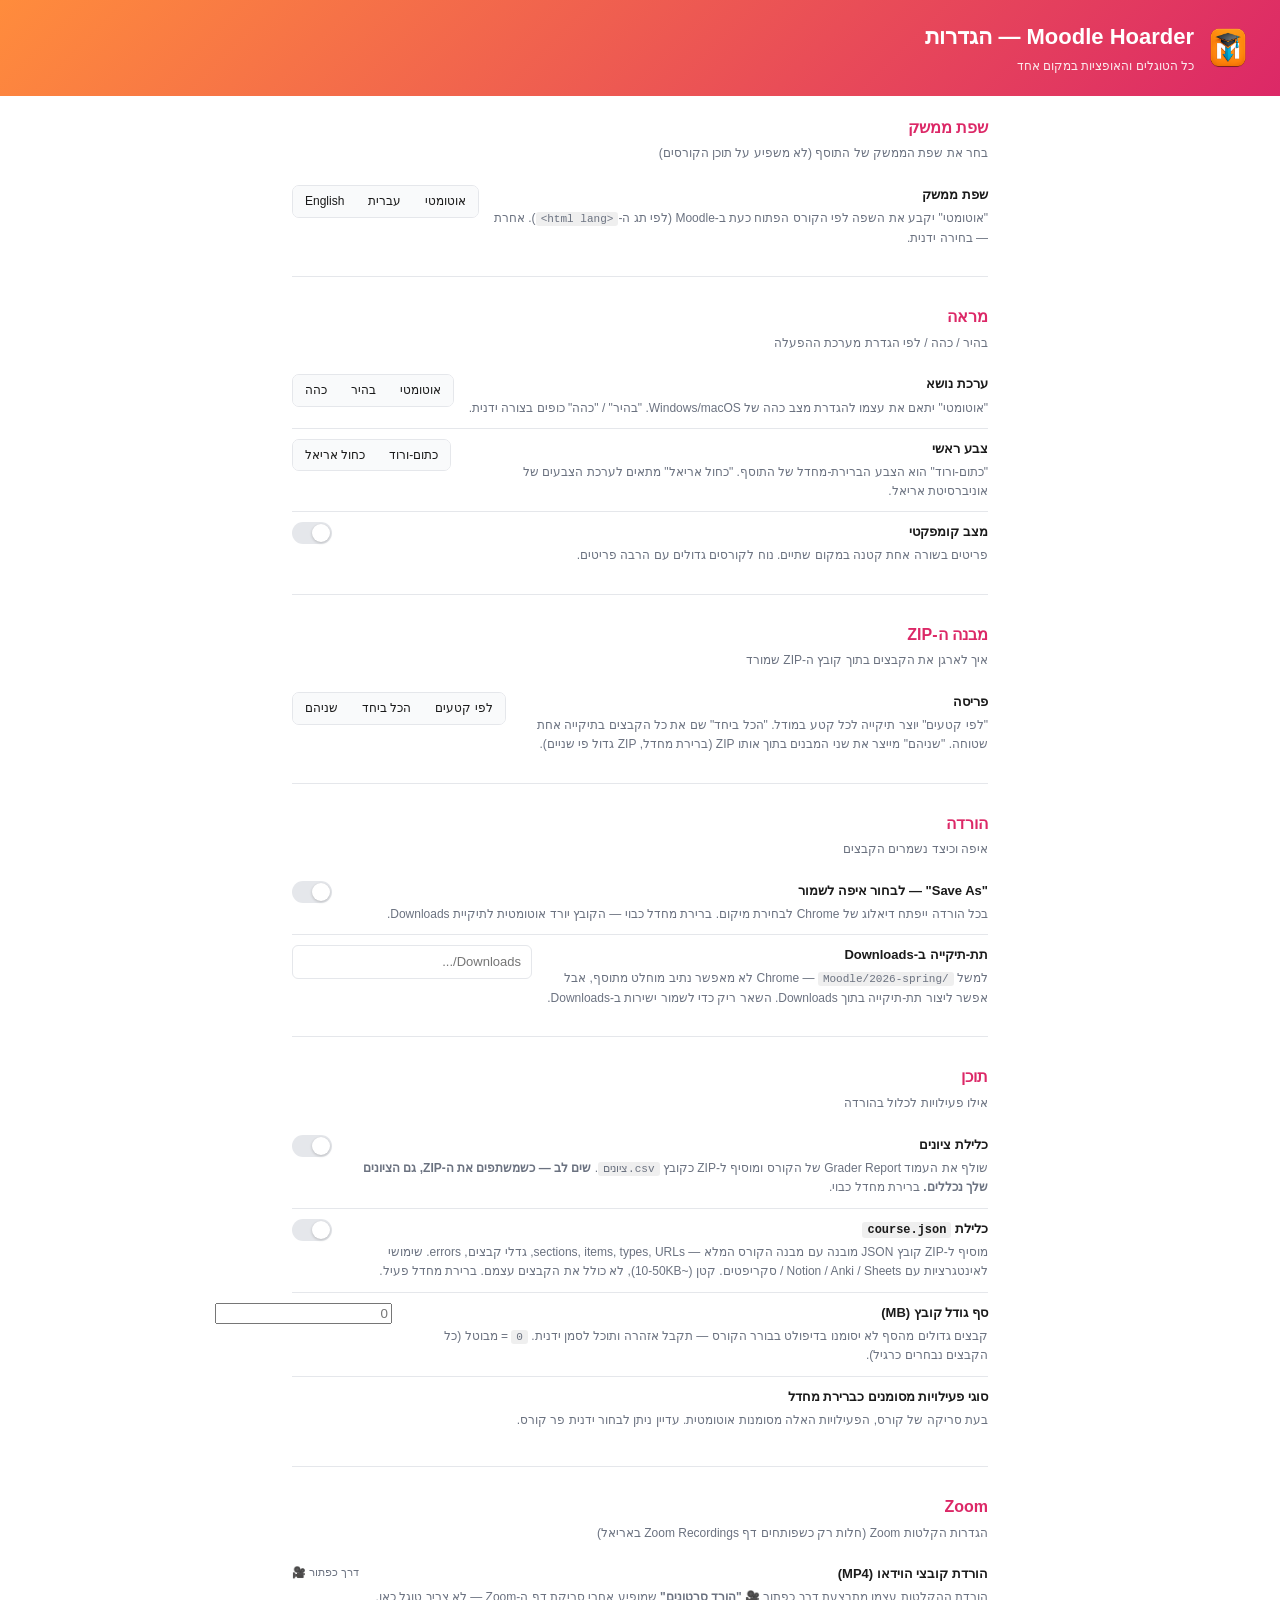
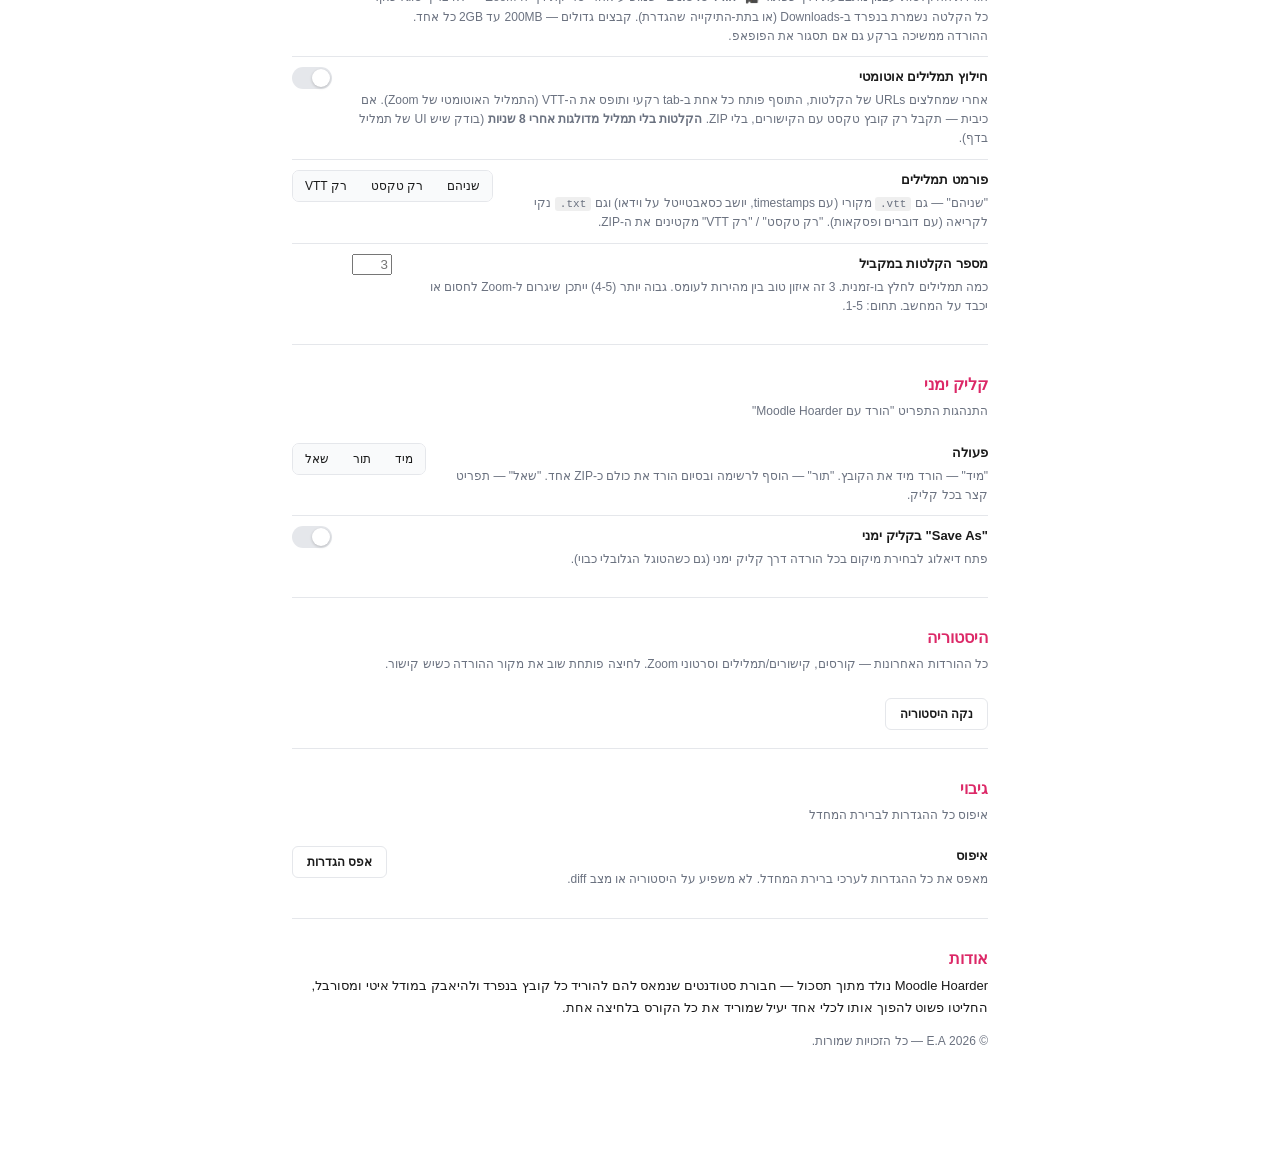
==== options.html @ a0f1b6f9 "Fully translate settings page and popup to English The i18n coverage was intentionally partial — onl" ====
<!doctype html>
<html lang="he" dir="rtl">
<head>
<meta charset="utf-8">
<title data-i18n="options.header.title">Moodle Hoarder — הגדרות</title>
<script src="theme-bootstrap.js"></script>
<style>
  :root {
    --bg: #ffffff;
    --fg: #1a1a1a;
    --muted: #6b7280;
    --border: #e5e7eb;
    --row: #f9fafb;
    --row-hover: #f3f4f6;
    --accent: #dc2867;
    --accent-2: #ff8c3c;
    --ok: #1b5e20;
    --err: #b00020;
  }
  /* Ariel-blue accent palette */
  :root.mh-accent-blue {
    --accent: #003c71;
    --accent-2: #0e72ed;
  }

  /* Dark theme — applies when forced (.mh-theme-dark) OR when system prefers
     dark and no explicit theme class is on the root. */
  :root.mh-theme-dark,
  :root.mh-theme-dark body { color-scheme: dark; }
  :root.mh-theme-dark {
    --bg: #1a1a1a;
    --fg: #f3f4f6;
    --muted: #9ca3af;
    --border: #374151;
    --row: #262626;
    --row-hover: #333;
  }
  @media (prefers-color-scheme: dark) {
    :root:not(.mh-theme-light):not(.mh-theme-dark) {
      --bg: #1a1a1a;
      --fg: #f3f4f6;
      --muted: #9ca3af;
      --border: #374151;
      --row: #262626;
      --row-hover: #333;
    }
  }
  * { box-sizing: border-box; }
  html, body { margin: 0; padding: 0; }
  body {
    font-family: 'Segoe UI', Arial, sans-serif;
    background: var(--bg);
    color: var(--fg);
    line-height: 1.55;
    /* Explicit RTL anchoring. Without these, mixed Hebrew + English
       content (code blocks, brand names like "Moodle", "Downloads")
       triggers the Unicode bidi algorithm in weird ways, and you
       sometimes see lines that visually start from the left edge. */
    direction: rtl;
    text-align: right;
  }
  /* Code blocks inside Hebrew prose. Without a forced LTR direction,
     "<code>&lt;html lang&gt;</code>" inside a Hebrew sentence shows up
     reversed ("&gt;gnal lmth&lt;") because the engine treats it as
     part of the RTL run. unicode-bidi: isolate gives the snippet its
     own LTR mini-context so it renders left-to-right but stays in
     the right place inside the Hebrew flow. */
  code {
    direction: ltr;
    unicode-bidi: isolate;
    font-family: Consolas, 'Courier New', monospace;
    background: rgba(127,127,127,0.12);
    padding: 1px 5px;
    border-radius: 3px;
    font-size: 0.92em;
  }
  /* Same isolation for inline Latin emphasised text. */
  .hint strong { unicode-bidi: isolate; }
  header {
    background: linear-gradient(135deg, var(--accent-2), var(--accent));
    color: white;
    padding: 20px 32px;
    display: flex;
    align-items: center;
    gap: 14px;
  }
  header img { width: 40px; height: 40px; flex-shrink: 0; }
  header > div { flex: 1; text-align: right; }
  header h1 { margin: 0; font-size: 22px; font-weight: 600; text-align: right; }
  header .sub { font-size: 12px; opacity: .9; margin-top: 3px; text-align: right; }
  main {
    max-width: 760px;
    margin: 20px auto;
    padding: 0 32px 60px;
  }
  section {
    margin-bottom: 28px;
    padding-bottom: 18px;
    border-bottom: 1px solid var(--border);
  }
  section:last-child { border-bottom: none; }
  section h2 {
    margin: 0 0 4px;
    font-size: 16px;
    color: var(--accent);
    text-align: right;
  }
  section .desc {
    color: var(--muted);
    font-size: 12px;
    margin: 0 0 12px;
    text-align: right;
  }

  .row {
    display: flex;
    align-items: flex-start;
    gap: 12px;
    padding: 10px 0;
    border-bottom: 1px solid var(--border);
  }
  .row:last-child { border-bottom: none; }
  .row .label {
    flex: 1;
    min-width: 0;
    /* Defensive — text inside .label MUST align to the start (right
       in RTL). Some browsers fail to inherit this through flex. */
    text-align: right;
  }
  .row .label .name {
    font-weight: 600;
    font-size: 13px;
    text-align: right;
  }
  .row .label .hint {
    font-size: 12px;
    line-height: 1.6;
    color: var(--muted);
    margin-top: 4px;
    text-align: right;
  }
  .row .control {
    flex-shrink: 0;
    display: flex;
    align-items: center;
    gap: 8px;
  }

  /* iOS-style toggle */
  .toggle {
    appearance: none;
    width: 40px;
    height: 22px;
    background: var(--border);
    border-radius: 22px;
    position: relative;
    cursor: pointer;
    transition: background .15s;
    margin: 0;
  }
  .toggle::after {
    content: '';
    position: absolute;
    width: 18px;
    height: 18px;
    background: white;
    border-radius: 50%;
    top: 2px;
    /* Logical positioning — knob always starts at the inline-start
       edge (right in RTL, left in LTR) when off, slides to
       inline-end when on. Matches OS-level toggle conventions in
       each writing direction. */
    inset-inline-start: 2px;
    transition: inset-inline-start .15s;
    box-shadow: 0 1px 3px rgba(0,0,0,.2);
  }
  .toggle:checked {
    background: linear-gradient(135deg, var(--accent-2), var(--accent));
  }
  .toggle:checked::after { inset-inline-start: 20px; }

  /* radio group as button row */
  .radios {
    display: inline-flex;
    border: 1px solid var(--border);
    border-radius: 7px;
    overflow: hidden;
  }
  .radios label {
    padding: 6px 12px;
    font-size: 12px;
    cursor: pointer;
    background: var(--row);
  }
  .radios label.active {
    background: linear-gradient(135deg, var(--accent-2), var(--accent));
    color: white;
  }
  .radios input { display: none; }

  input[type="text"] {
    width: 100%;
    padding: 6px 10px;
    border: 1px solid var(--border);
    border-radius: 6px;
    background: var(--bg);
    color: var(--fg);
    font: inherit;
    font-size: 13px;
  }

  .filetypes {
    display: grid;
    grid-template-columns: repeat(auto-fill, minmax(140px, 1fr));
    gap: 6px 16px;
    margin-top: 8px;
  }
  .filetypes label {
    font-size: 12px;
    cursor: pointer;
    display: flex;
    align-items: center;
    gap: 6px;
  }

  button.action {
    padding: 8px 14px;
    border: none;
    border-radius: 6px;
    cursor: pointer;
    font-size: 12px;
    font-weight: 600;
    background: linear-gradient(135deg, var(--accent-2), var(--accent));
    color: white;
  }
  button.secondary {
    background: transparent;
    color: var(--fg);
    border: 1px solid var(--border);
  }

  #status {
    position: fixed;
    bottom: 24px;
    /* Logical end — bottom-left in RTL, bottom-right in LTR. */
    inset-inline-end: 24px;
    padding: 12px 20px;
    background: linear-gradient(135deg, #43a047, #1b5e20);
    color: white;
    border-radius: 12px;
    font-size: 14px;
    font-weight: 600;
    opacity: 0;
    pointer-events: none;
    transform: translateY(8px) scale(0.95);
    transition: opacity 0.2s ease, transform 0.2s ease;
    box-shadow: 0 6px 20px rgba(0,0,0,0.25);
    display: flex;
    align-items: center;
    gap: 8px;
  }
  #status.show {
    opacity: 1;
    transform: translateY(0) scale(1);
  }
  #status::before {
    content: '✓';
    display: inline-block;
    width: 22px;
    height: 22px;
    line-height: 20px;
    text-align: center;
    border: 2px solid white;
    border-radius: 50%;
    font-weight: 900;
  }

  /* History dashboard */
  table.history {
    width: 100%;
    border-collapse: collapse;
    font-size: 12px;
    margin-top: 8px;
  }
  table.history th, table.history td {
    padding: 6px 10px;
    text-align: start;
    border-bottom: 1px solid var(--border);
  }
  table.history th {
    background: var(--row);
    font-weight: 600;
  }
  table.history tr:hover { background: var(--row-hover); }
  table.history .empty {
    text-align: center;
    color: var(--muted);
    padding: 24px;
  }

  /* About / credit footer */
  section.about .about-story {
    font-size: 13px;
    line-height: 1.7;
    color: var(--fg);
    margin: 0 0 12px;
    text-align: right;
  }
  section.about .about-copy {
    font-size: 12px;
    color: var(--muted);
    margin: 0;
    text-align: right;
  }
</style>
</head>
<body>
<header>
  <img src="icons/icon-128.png" alt="">
  <div>
    <h1 data-i18n="options.header.title">Moodle Hoarder — הגדרות</h1>
    <div class="sub" data-i18n="options.header.sub">כל הטוגלים והאופציות במקום אחד</div>
  </div>
</header>

<main>

<section>
  <h2 data-i18n="opt.section.language">שפת ממשק</h2>
  <p class="desc" data-i18n="opt.lang.desc">בחר את שפת הממשק של התוסף (לא משפיע על תוכן הקורסים)</p>
  <div class="row">
    <div class="label">
      <div class="name" data-i18n="opt.lang.title">שפת ממשק</div>
      <div class="hint" data-i18n-html="1" data-i18n="opt.lang.hint">"אוטומטי" יקבע את השפה לפי הקורס הפתוח כעת ב-Moodle (לפי תג ה-<code>&lt;html lang&gt;</code>). אחרת — בחירה ידנית.</div>
    </div>
    <div class="control">
      <div class="radios" data-setting="uiLanguage">
        <label><input type="radio" name="uiLanguage" value="auto"><span data-i18n="opt.lang.auto">אוטומטי</span></label>
        <label><input type="radio" name="uiLanguage" value="he"><span data-i18n="opt.lang.he">עברית</span></label>
        <label><input type="radio" name="uiLanguage" value="en"><span data-i18n="opt.lang.en">English</span></label>
      </div>
    </div>
  </div>
</section>

<section>
  <h2 data-i18n="opt.section.appearance">מראה</h2>
  <p class="desc" data-i18n="opt.appearance.desc">בהיר / כהה / לפי הגדרת מערכת ההפעלה</p>
  <div class="row">
    <div class="label">
      <div class="name" data-i18n="opt.theme.name">ערכת נושא</div>
      <div class="hint" data-i18n="opt.theme.hint">"אוטומטי" יתאם את עצמו להגדרת מצב כהה של Windows/macOS. "בהיר" / "כהה" כופים בצורה ידנית.</div>
    </div>
    <div class="control">
      <div class="radios" data-setting="theme">
        <label><input type="radio" name="theme" value="auto"><span data-i18n="opt.theme.auto">אוטומטי</span></label>
        <label><input type="radio" name="theme" value="light"><span data-i18n="opt.theme.light">בהיר</span></label>
        <label><input type="radio" name="theme" value="dark"><span data-i18n="opt.theme.dark">כהה</span></label>
      </div>
    </div>
  </div>
  <div class="row">
    <div class="label">
      <div class="name" data-i18n="opt.accent.name">צבע ראשי</div>
      <div class="hint" data-i18n="opt.accent.hint">"כתום-ורוד" הוא הצבע הברירת-מחדל של התוסף. "כחול אריאל" מתאים לערכת הצבעים של אוניברסיטת אריאל.</div>
    </div>
    <div class="control">
      <div class="radios" data-setting="accentColor">
        <label><input type="radio" name="accentColor" value="orange-pink"><span data-i18n="opt.accent.orangepink">כתום-ורוד</span></label>
        <label><input type="radio" name="accentColor" value="blue-ariel"><span data-i18n="opt.accent.blue">כחול אריאל</span></label>
      </div>
    </div>
  </div>
  <div class="row">
    <div class="label">
      <div class="name" data-i18n="opt.compact.name">מצב קומפקטי</div>
      <div class="hint" data-i18n="opt.compact.hint">פריטים בשורה אחת קטנה במקום שתיים. נוח לקורסים גדולים עם הרבה פריטים.</div>
    </div>
    <div class="control"><input type="checkbox" class="toggle" data-setting="compactMode"></div>
  </div>
</section>

<section>
  <h2 data-i18n="opt.section.zip">מבנה ה-ZIP</h2>
  <p class="desc" data-i18n="opt.zip.desc">איך לארגן את הקבצים בתוך קובץ ה-ZIP שמורד</p>
  <div class="row">
    <div class="label">
      <div class="name" data-i18n="opt.zip.layout.name">פריסה</div>
      <div class="hint" data-i18n="opt.zip.layout.hint">"לפי קטעים" יוצר תיקייה לכל קטע במודל. "הכל ביחד" שם את כל הקבצים בתיקייה אחת שטוחה. "שניהם" מייצר את שני המבנים בתוך אותו ZIP (ברירת מחדל, ZIP גדול פי שניים).</div>
    </div>
    <div class="control">
      <div class="radios" data-setting="zipLayout">
        <label><input type="radio" name="zipLayout" value="sections"><span data-i18n="opt.zip.sections">לפי קטעים</span></label>
        <label><input type="radio" name="zipLayout" value="flat"><span data-i18n="opt.zip.flat">הכל ביחד</span></label>
        <label><input type="radio" name="zipLayout" value="both"><span data-i18n="opt.zip.both">שניהם</span></label>
      </div>
    </div>
  </div>
</section>

<section>
  <h2 data-i18n="opt.section.download">הורדה</h2>
  <p class="desc" data-i18n="opt.download.desc">איפה וכיצד נשמרים הקבצים</p>
  <div class="row">
    <div class="label">
      <div class="name" data-i18n="opt.saveas.name">"Save As" — לבחור איפה לשמור</div>
      <div class="hint" data-i18n="opt.saveas.hint">בכל הורדה ייפתח דיאלוג של Chrome לבחירת מיקום. ברירת מחדל כבוי — הקובץ יורד אוטומטית לתיקיית Downloads.</div>
    </div>
    <div class="control"><input type="checkbox" class="toggle" data-setting="saveAs"></div>
  </div>
  <div class="row">
    <div class="label">
      <div class="name" data-i18n="opt.subfolder.name">תת-תיקייה ב-Downloads</div>
      <div class="hint" data-i18n-html="1" data-i18n="opt.subfolder.hint">למשל <code>Moodle/2026-spring/</code> — Chrome לא מאפשר נתיב מוחלט מתוסף, אבל אפשר ליצור תת-תיקייה בתוך Downloads. השאר ריק כדי לשמור ישירות ב-Downloads.</div>
    </div>
    <div class="control" style="width: 240px;">
      <input type="text" data-setting="downloadSubfolder" placeholder="Downloads/...">
    </div>
  </div>
</section>

<section>
  <h2 data-i18n="opt.section.content">תוכן</h2>
  <p class="desc" data-i18n="opt.content.desc">אילו פעילויות לכלול בהורדה</p>
  <div class="row">
    <div class="label">
      <div class="name" data-i18n="opt.grades.name">כלילת ציונים</div>
      <div class="hint" data-i18n-html="1" data-i18n="opt.grades.hint">שולף את העמוד Grader Report של הקורס ומוסיף ל-ZIP כקובץ <code>ציונים.csv</code>. <strong>שים לב — כשמשתפים את ה-ZIP, גם הציונים שלך נכללים.</strong> ברירת מחדל כבוי.</div>
    </div>
    <div class="control"><input type="checkbox" class="toggle" data-setting="includeGrades"></div>
  </div>
  <div class="row">
    <div class="label">
      <div class="name" data-i18n-html="1" data-i18n="opt.json.name">כלילת <code>course.json</code></div>
      <div class="hint" data-i18n="opt.json.hint">מוסיף ל-ZIP קובץ JSON מובנה עם מבנה הקורס המלא — sections, items, types, URLs, גדלי קבצים, errors. שימושי לאינטגרציות עם Notion / Anki / Sheets / סקריפטים. קטן (~10-50KB), לא כולל את הקבצים עצמם. ברירת מחדל פעיל.</div>
    </div>
    <div class="control"><input type="checkbox" class="toggle" data-setting="includeJson"></div>
  </div>
  <div class="row">
    <div class="label">
      <div class="name" data-i18n="opt.maxsize.name">סף גודל קובץ (MB)</div>
      <div class="hint" data-i18n-html="1" data-i18n="opt.maxsize.hint">קבצים גדולים מהסף לא יסומנו בדיפולט בבורר הקורס — תקבל אזהרה ותוכל לסמן ידנית. <code>0</code> = מבוטל (כל הקבצים נבחרים כרגיל).</div>
    </div>
    <div class="control" style="width: 100px;">
      <input type="number" min="0" step="1" data-setting="maxFileSizeMB" placeholder="0">
    </div>
  </div>
  <div class="row">
    <div class="label">
      <div class="name" data-i18n="opt.filetypes.name">סוגי פעילויות מסומנים כברירת מחדל</div>
      <div class="hint" data-i18n="opt.filetypes.hint">בעת סריקה של קורס, הפעילויות האלה מסומנות אוטומטית. עדיין ניתן לבחור ידנית פר קורס.</div>
      <div class="filetypes" id="fileTypes"></div>
    </div>
  </div>
</section>

<section>
  <h2>Zoom</h2>
  <p class="desc" data-i18n="opt.zoom.desc">הגדרות הקלטות Zoom (חלות רק כשפותחים דף Zoom Recordings באריאל)</p>
  <div class="row">
    <div class="label">
      <div class="name" data-i18n="opt.zoom.video.name">הורדת קובצי הוידאו (MP4)</div>
      <div class="hint" data-i18n-html="1" data-i18n="opt.zoom.video.hint">הורדת ההקלטות עצמן מתבצעת דרך כפתור 🎥 <strong>"הורד סרטונים"</strong> שמופיע אחרי סריקת דף ה-Zoom — לא צריך טוגל כאן. כל הקלטה נשמרת בנפרד ב-Downloads (או בתת-התיקייה שהגדרת). קבצים גדולים — 200MB עד 2GB כל אחד. ההורדה ממשיכה ברקע גם אם תסגור את הפופאפ.</div>
    </div>
    <div class="control" style="color:var(--muted); font-size:11px;" data-i18n="opt.zoom.video.control">דרך כפתור 🎥</div>
  </div>
  <div class="row">
    <div class="label">
      <div class="name" data-i18n="opt.zoom.transcripts.name">חילוץ תמלילים אוטומטי</div>
      <div class="hint" data-i18n-html="1" data-i18n="opt.zoom.transcripts.hint">אחרי שמחלצים URLs של הקלטות, התוסף פותח כל אחת ב-tab רקעי ותופס את ה-VTT (התמליל האוטומטי של Zoom). אם כיבית — תקבל רק קובץ טקסט עם הקישורים, בלי ZIP. <strong>הקלטות בלי תמליל מדולגות אחרי 8 שניות</strong> (בודק שיש UI של תמליל בדף).</div>
    </div>
    <div class="control"><input type="checkbox" class="toggle" data-setting="extractTranscripts"></div>
  </div>
  <div class="row">
    <div class="label">
      <div class="name" data-i18n="opt.zoom.format.name">פורמט תמלילים</div>
      <div class="hint" data-i18n-html="1" data-i18n="opt.zoom.format.hint">"שניהם" — גם <code>.vtt</code> מקורי (עם timestamps, יושב כסאבטייטל על וידאו) וגם <code>.txt</code> נקי לקריאה (עם דוברים ופסקאות). "רק טקסט" / "רק VTT" מקטינים את ה-ZIP.</div>
    </div>
    <div class="control">
      <div class="radios" data-setting="transcriptFormats">
        <label><input type="radio" name="transcriptFormats" value="both"><span data-i18n="opt.zoom.format.both">שניהם</span></label>
        <label><input type="radio" name="transcriptFormats" value="txt"><span data-i18n="opt.zoom.format.txt">רק טקסט</span></label>
        <label><input type="radio" name="transcriptFormats" value="vtt"><span data-i18n="opt.zoom.format.vtt">רק VTT</span></label>
      </div>
    </div>
  </div>
  <div class="row">
    <div class="label">
      <div class="name" data-i18n="opt.zoom.concurrency.name">מספר הקלטות במקביל</div>
      <div class="hint" data-i18n="opt.zoom.concurrency.hint">כמה תמלילים לחלץ בו-זמנית. 3 זה איזון טוב בין מהירות לעומס. גבוה יותר (4-5) ייתכן שיגרום ל-Zoom לחסום או יכבד על המחשב. תחום: 1-5.</div>
    </div>
    <div class="control" style="width: 100px;">
      <input type="number" min="1" max="5" step="1" data-setting="transcriptConcurrency" placeholder="3">
    </div>
  </div>
</section>

<section>
  <h2 data-i18n="opt.section.rightclick">קליק ימני</h2>
  <p class="desc" data-i18n="opt.rightclick.desc">התנהגות התפריט "הורד עם Moodle Hoarder"</p>
  <div class="row">
    <div class="label">
      <div class="name" data-i18n="opt.rightclick.action.name">פעולה</div>
      <div class="hint" data-i18n="opt.rightclick.action.hint">"מיד" — הורד מיד את הקובץ. "תור" — הוסף לרשימה ובסיום הורד את כולם כ-ZIP אחד. "שאל" — תפריט קצר בכל קליק.</div>
    </div>
    <div class="control">
      <div class="radios" data-setting="rightClickBehavior">
        <label><input type="radio" name="rightClickBehavior" value="immediate"><span data-i18n="opt.rightclick.immediate">מיד</span></label>
        <label><input type="radio" name="rightClickBehavior" value="queue"><span data-i18n="opt.rightclick.queue">תור</span></label>
        <label><input type="radio" name="rightClickBehavior" value="ask"><span data-i18n="opt.rightclick.ask">שאל</span></label>
      </div>
    </div>
  </div>
  <div class="row">
    <div class="label">
      <div class="name" data-i18n="opt.rightclick.saveas.name">"Save As" בקליק ימני</div>
      <div class="hint" data-i18n="opt.rightclick.saveas.hint">פתח דיאלוג לבחירת מיקום בכל הורדה דרך קליק ימני (גם כשהטוגל הגלובלי כבוי).</div>
    </div>
    <div class="control"><input type="checkbox" class="toggle" data-setting="rightClickSaveAs"></div>
  </div>
</section>

<section>
  <h2 data-i18n="opt.section.history">היסטוריה</h2>
  <p class="desc" data-i18n="opt.history.desc">כל ההורדות האחרונות — קורסים, קישורים/תמלילים וסרטוני Zoom. לחיצה פותחת שוב את מקור ההורדה כשיש קישור.</p>
  <div id="historyContainer">
    <table class="history" id="historyTable"></table>
  </div>
  <div style="margin-top: 12px; display: flex; gap: 8px;">
    <button class="action secondary" id="clearHistory" data-i18n="opt.history.clear">נקה היסטוריה</button>
  </div>
</section>

<section>
  <h2 data-i18n="opt.section.reset">גיבוי</h2>
  <p class="desc" data-i18n="opt.reset.desc">איפוס כל ההגדרות לברירת המחדל</p>
  <div class="row">
    <div class="label">
      <div class="name" data-i18n="opt.reset.name">איפוס</div>
      <div class="hint" data-i18n="opt.reset.hint">מאפס את כל ההגדרות לערכי ברירת המחדל. לא משפיע על היסטוריה או מצב diff.</div>
    </div>
    <div class="control">
      <button class="action secondary" id="resetSettings" data-i18n="opt.reset.btn">אפס הגדרות</button>
    </div>
  </div>
</section>

<section class="about">
  <h2 data-i18n="opt.about.title">אודות</h2>
  <p class="about-story" data-i18n="opt.about.story">
    Moodle Hoarder נולד מתוך תסכול — חבורת סטודנטים שנמאס להם להוריד כל קובץ
    בנפרד ולהיאבק במודל איטי ומסורבל, החליטו פשוט להפוך אותו לכלי אחד יעיל
    שמוריד את כל הקורס בלחיצה אחת.
  </p>
  <p class="about-copy" id="aboutCopy">© 2026 E.A — כל הזכויות שמורות.</p>
</section>

</main>

<div id="status" data-i18n="status.saved">נשמר</div>

<script src="settings.js"></script>
<script src="i18n.js"></script>
<script src="options.js"></script>
</body>
</html>
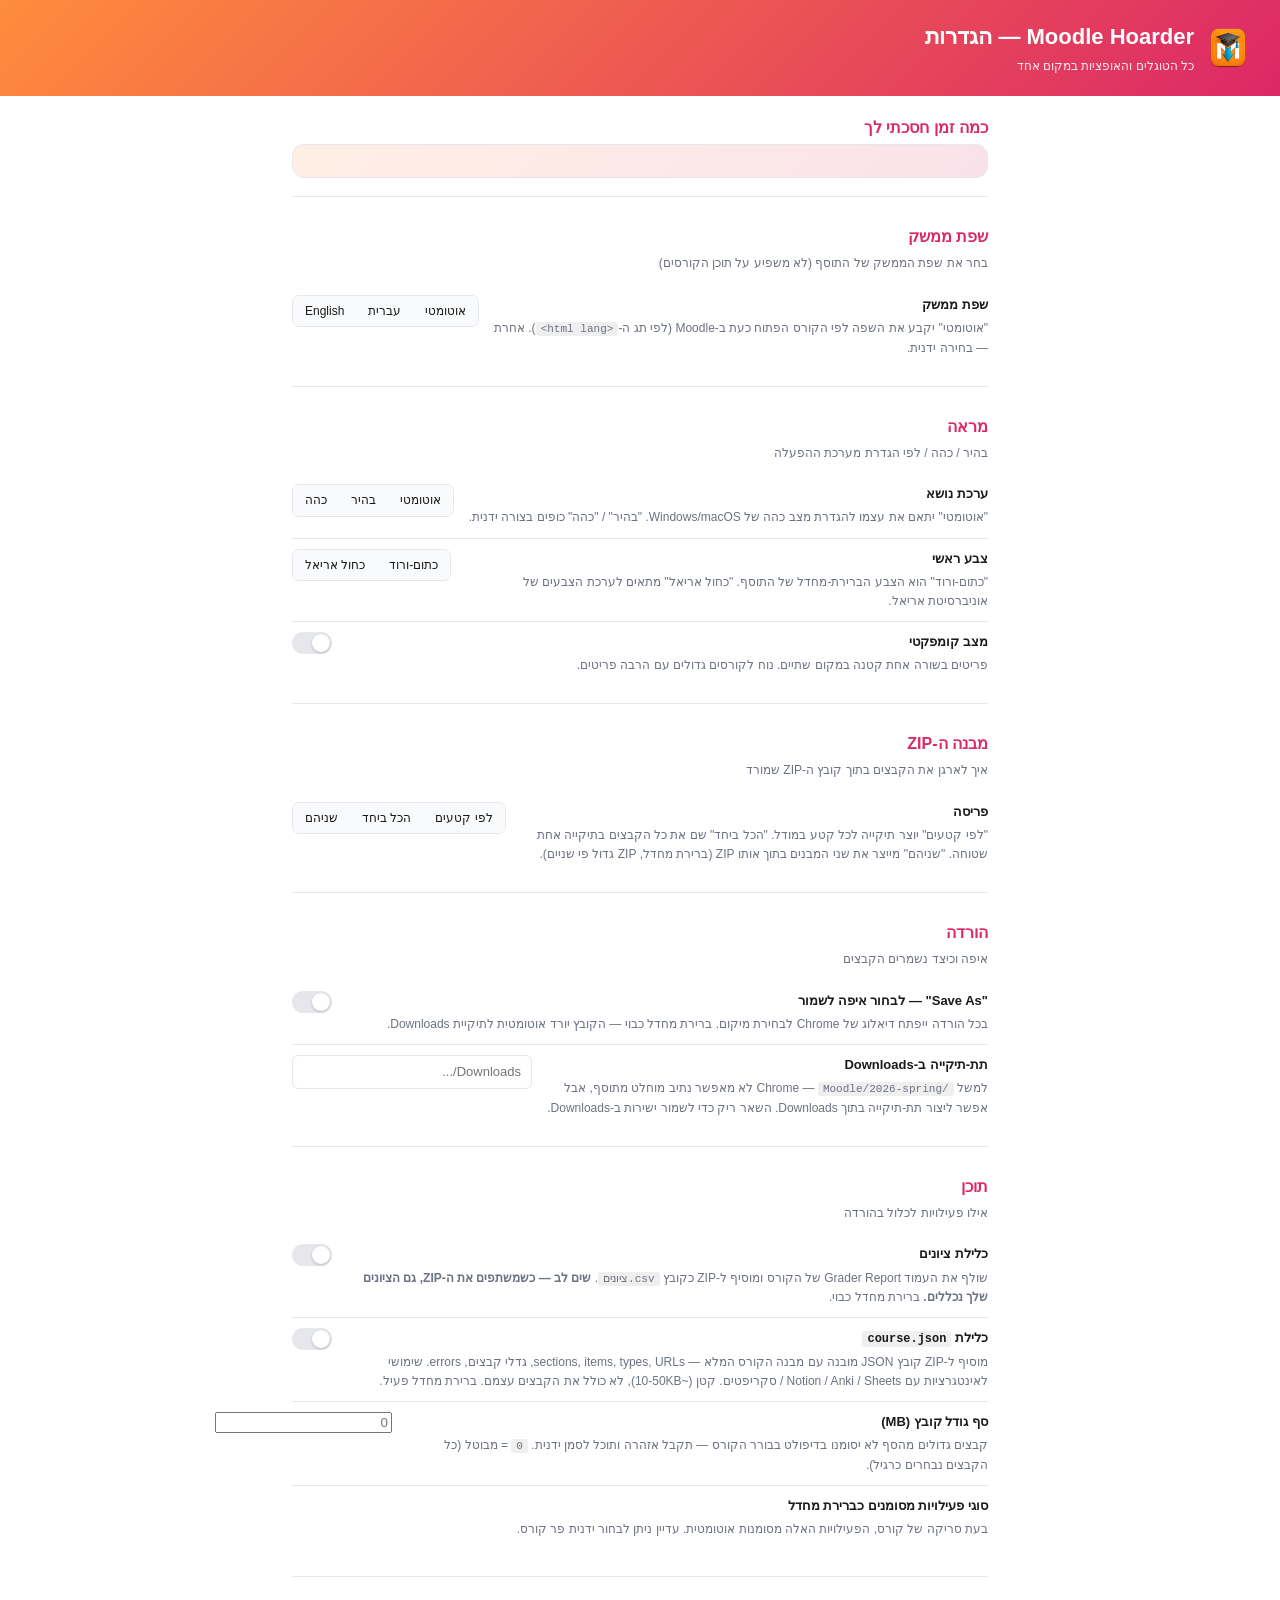
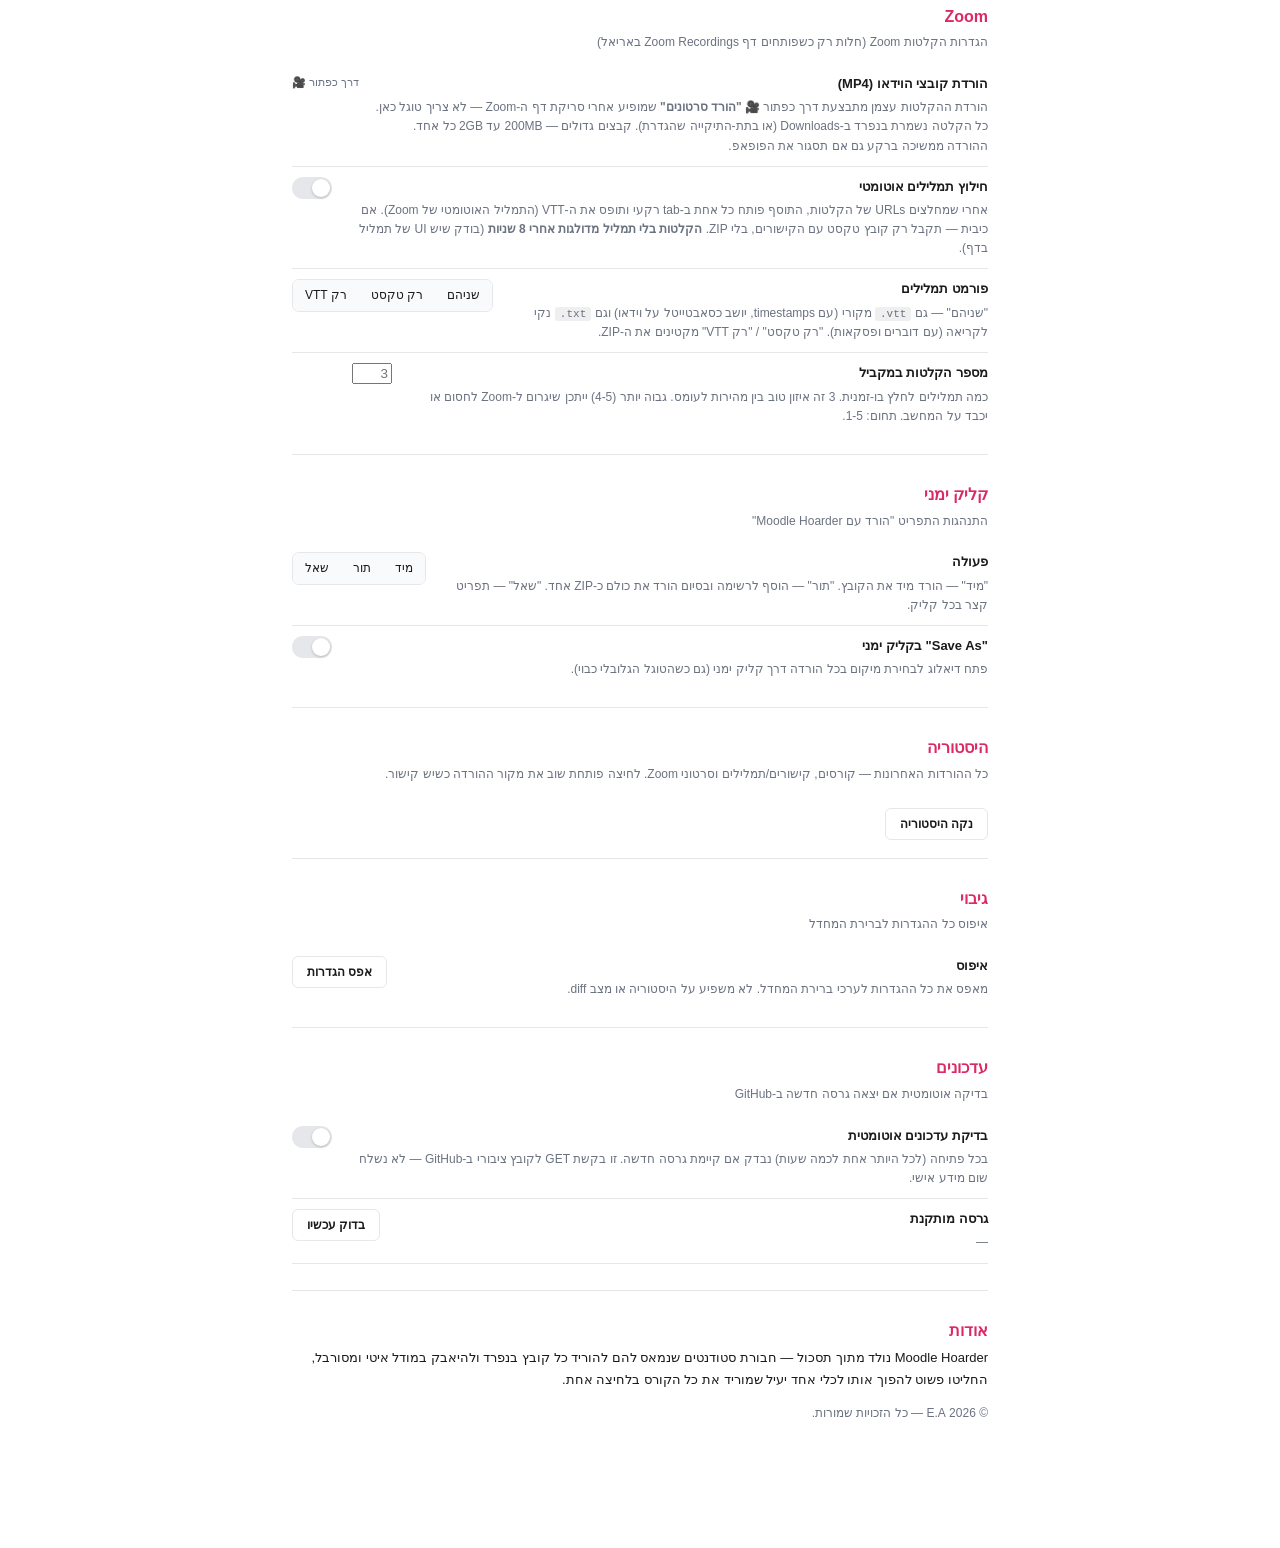
==== commit 50531652: "Add time-saved counter, update checker, switch to PolyForm NC license Three steps toward a professio" ====
--- a/options.html
+++ b/options.html
@@ -312,6 +312,42 @@
     margin: 0;
     text-align: right;
   }
+
+  /* Time-saved stats card */
+  .stats-card {
+    background: linear-gradient(135deg, color-mix(in srgb, var(--accent-2) 14%, transparent), color-mix(in srgb, var(--accent) 14%, transparent));
+    border: 1px solid var(--border);
+    border-radius: 12px;
+    padding: 16px 18px;
+    text-align: right;
+  }
+  .stats-card .headline {
+    font-size: 20px;
+    font-weight: 700;
+    color: var(--accent);
+    margin: 0 0 4px;
+  }
+  .stats-card .sub { font-size: 13px; color: var(--fg); margin: 0 0 6px; }
+  .stats-card .note { font-size: 11px; color: var(--muted); margin: 0; }
+
+  /* Update banner (top of page) */
+  .update-banner {
+    background: var(--row);
+    border: 1px solid var(--accent);
+    border-radius: 10px;
+    padding: 12px 16px;
+    margin-bottom: 20px;
+    text-align: right;
+  }
+  .update-banner .ub-head {
+    font-weight: 700;
+    color: var(--accent);
+    font-size: 14px;
+    margin-bottom: 6px;
+  }
+  .update-banner .ub-how { font-size: 12px; color: var(--muted); margin-bottom: 10px; }
+  .update-banner .ub-actions { display: flex; gap: 8px; align-items: center; flex-wrap: wrap; }
+  .update-banner .ub-actions a { font-size: 12px; color: var(--accent); }
 </style>
 </head>
 <body>
@@ -325,6 +361,20 @@
 
 <main>
 
+<div class="update-banner" id="updateBanner" style="display:none;">
+  <div class="ub-head" id="updateBannerHead"></div>
+  <div class="ub-how" data-i18n-html="1" data-i18n="opt.updates.howto">כדי לעדכן: הרץ <code>update.bat</code> בתיקיית התוסף, ואז לחץ על אייקון ה-Reload בדף התוספים.</div>
+  <div class="ub-actions">
+    <button class="action" id="updateOpenExt" data-i18n="opt.updates.openext">פתח דף תוספים</button>
+    <a id="updateChangelog" href="https://github.com/eitanav/moodle-hoarder/blob/main/CHANGELOG.md" target="_blank" data-i18n="opt.updates.changelog">מה חדש</a>
+  </div>
+</div>
+
+<section class="stats">
+  <h2 data-i18n="opt.section.stats">כמה זמן חסכתי לך</h2>
+  <div class="stats-card" id="statsCard"></div>
+</section>
+
 <section>
   <h2 data-i18n="opt.section.language">שפת ממשק</h2>
   <p class="desc" data-i18n="opt.lang.desc">בחר את שפת הממשק של התוסף (לא משפיע על תוכן הקורסים)</p>
@@ -543,6 +593,28 @@
       <button class="action secondary" id="resetSettings" data-i18n="opt.reset.btn">אפס הגדרות</button>
     </div>
   </div>
+</section>
+
+<section>
+  <h2 data-i18n="opt.section.updates">עדכונים</h2>
+  <p class="desc" data-i18n="opt.updates.desc">בדיקה אוטומטית אם יצאה גרסה חדשה ב-GitHub</p>
+  <div class="row">
+    <div class="label">
+      <div class="name" data-i18n="opt.updates.check.name">בדיקת עדכונים אוטומטית</div>
+      <div class="hint" data-i18n="opt.updates.check.hint">בכל פתיחה (לכל היותר אחת לכמה שעות) נבדק אם קיימת גרסה חדשה. זו בקשת GET לקובץ ציבורי ב-GitHub — לא נשלח שום מידע אישי.</div>
+    </div>
+    <div class="control"><input type="checkbox" class="toggle" data-setting="checkUpdates"></div>
+  </div>
+  <div class="row">
+    <div class="label">
+      <div class="name" data-i18n="opt.updates.current">גרסה מותקנת</div>
+      <div class="hint"><span id="currentVersion">—</span></div>
+    </div>
+    <div class="control">
+      <button class="action secondary" id="checkUpdateNow" data-i18n="opt.updates.checknow">בדוק עכשיו</button>
+    </div>
+  </div>
+  <div class="hint" id="updateCheckResult" style="margin-top:8px;"></div>
 </section>
 
 <section class="about">
@@ -561,6 +633,7 @@
 
 <script src="settings.js"></script>
 <script src="i18n.js"></script>
+<script src="updates.js"></script>
 <script src="options.js"></script>
 </body>
 </html>
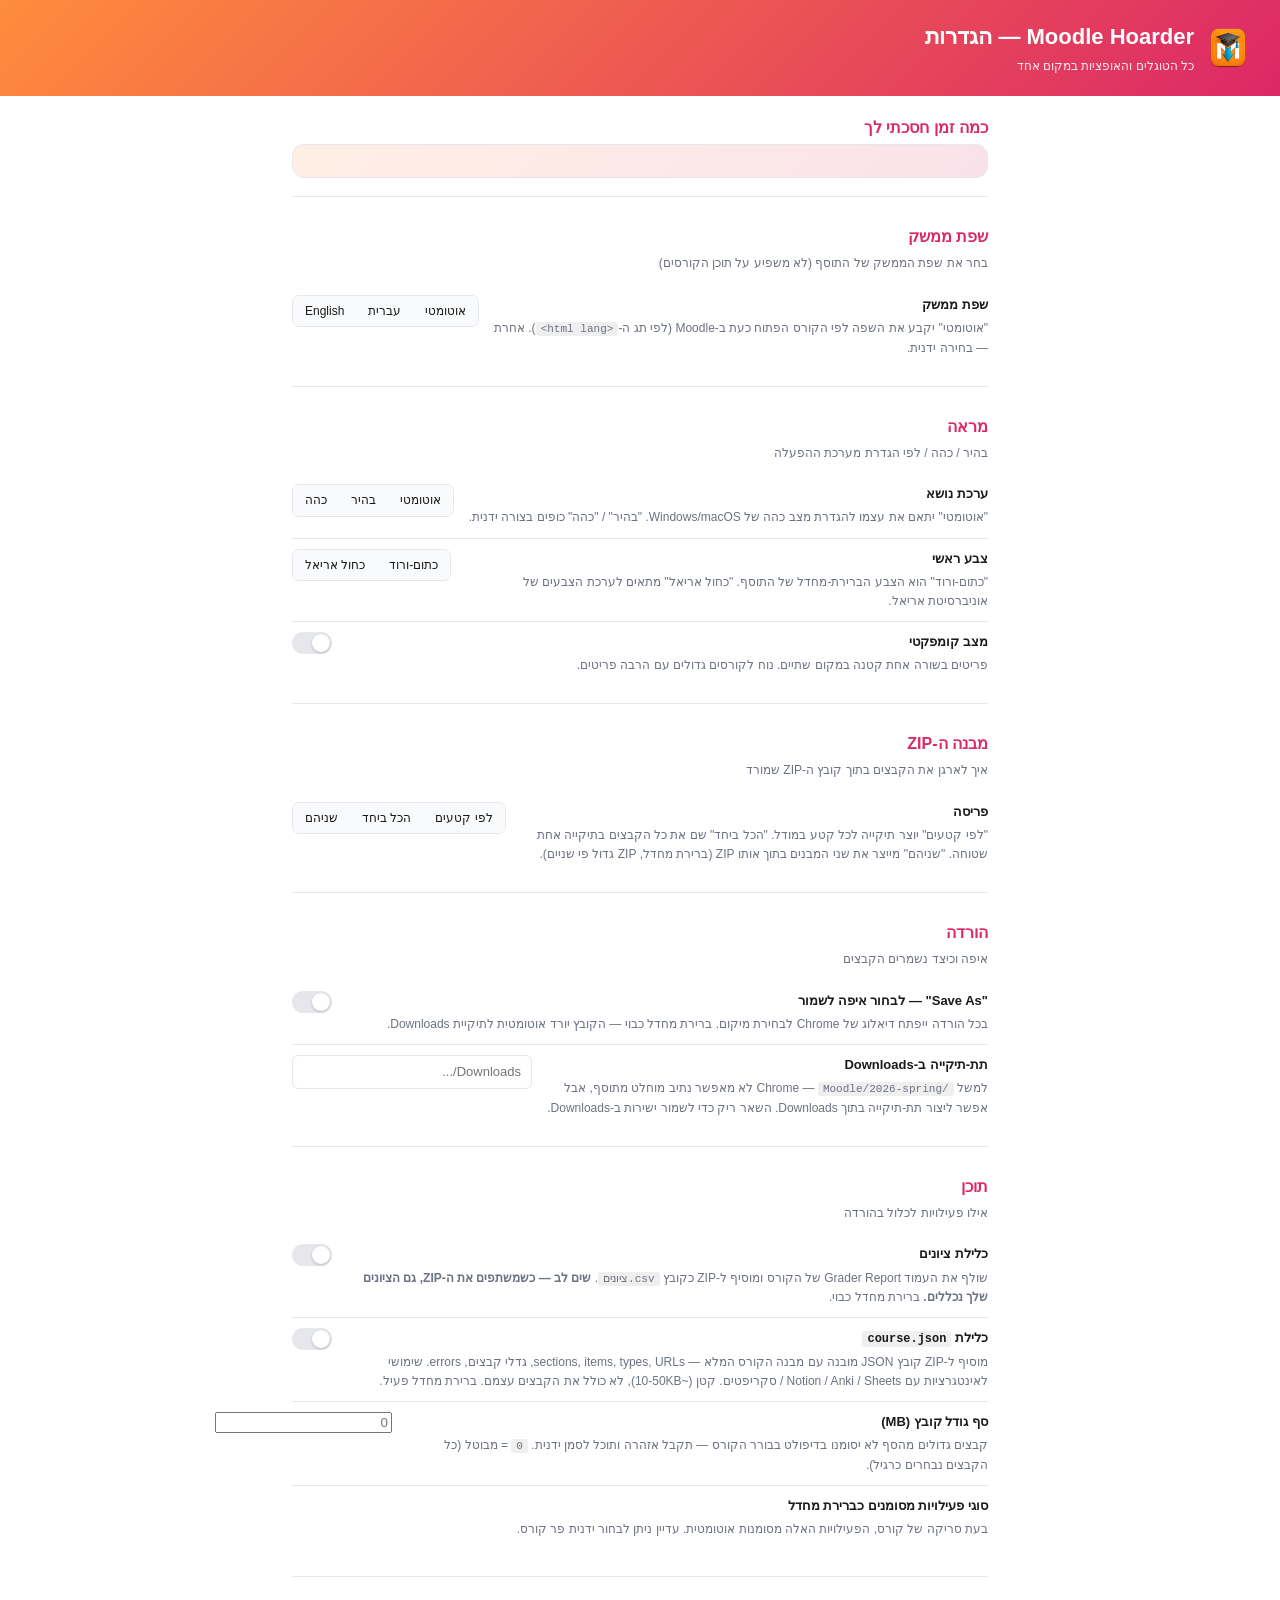
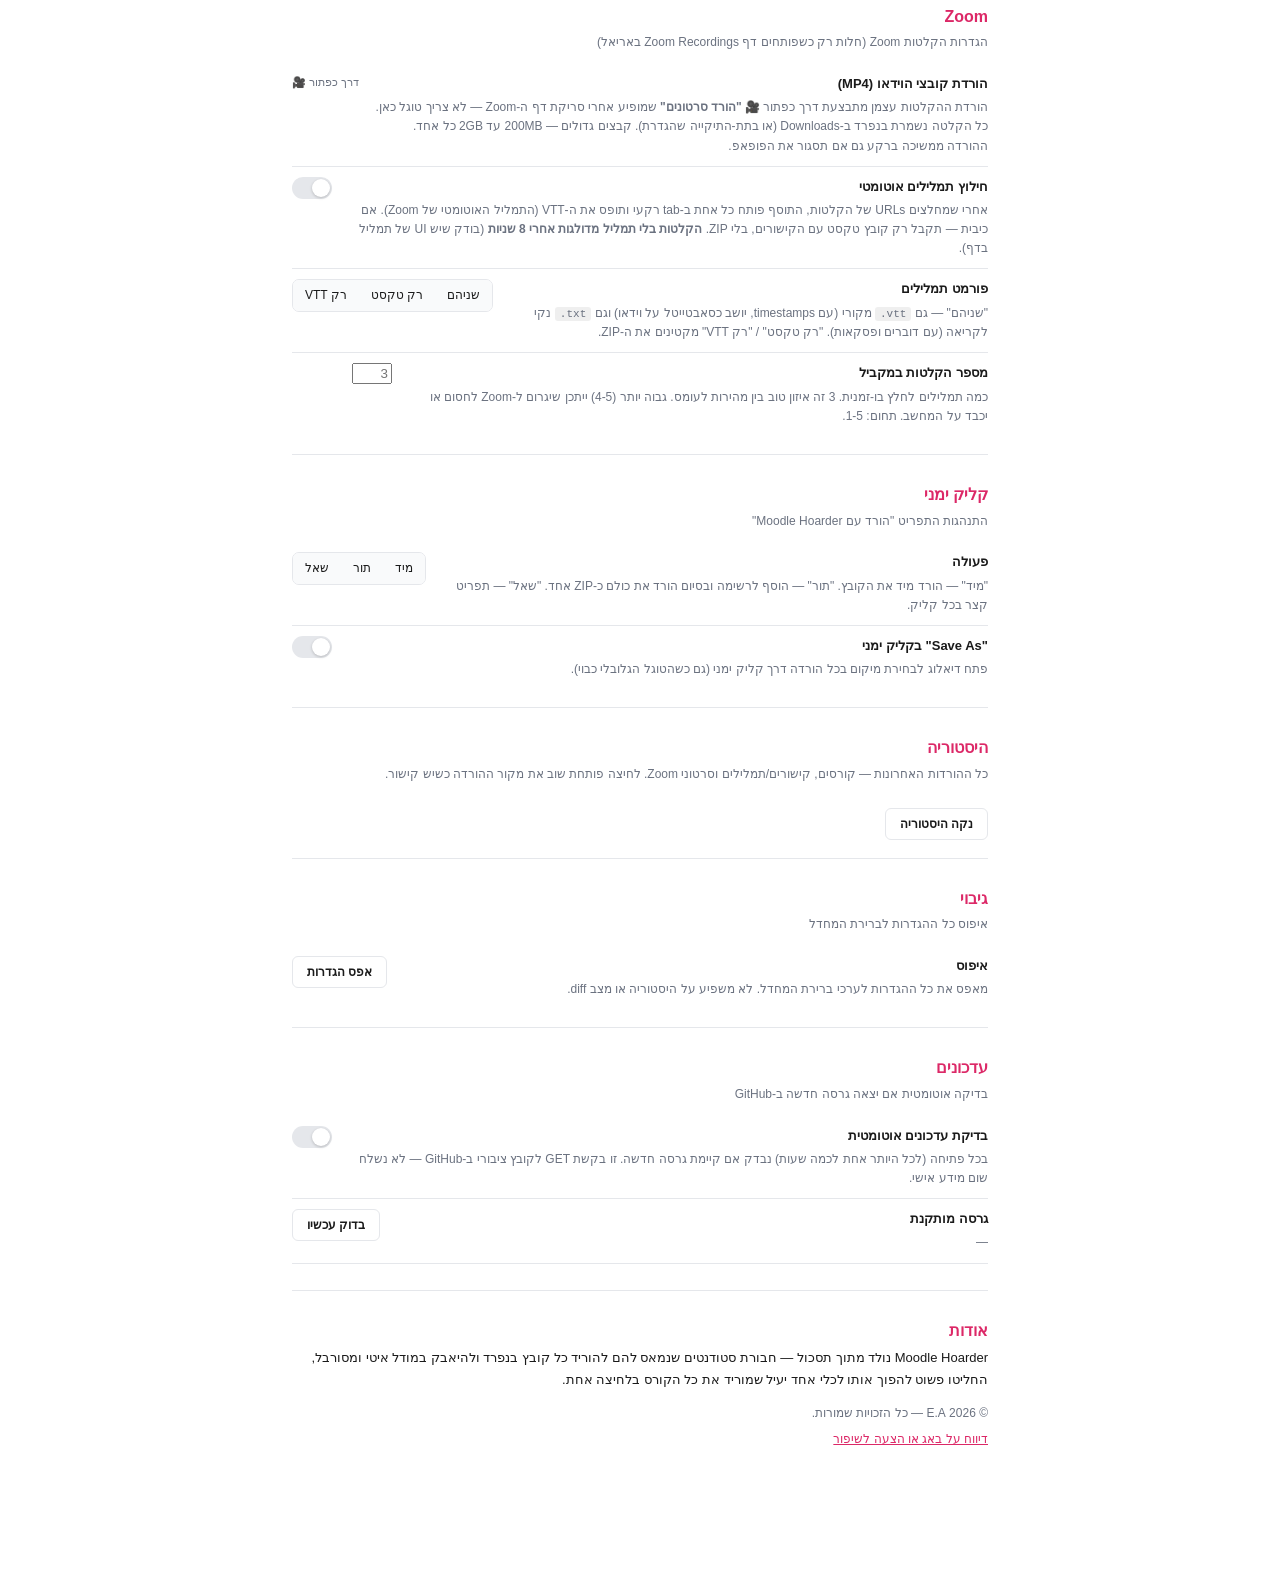
==== commit 66ff16d5: "Add GitHub Issues feedback link and update pro roadmap status Add a "report a bug / suggest an impro" ====
--- a/options.html
+++ b/options.html
@@ -625,6 +625,7 @@
     שמוריד את כל הקורס בלחיצה אחת.
   </p>
   <p class="about-copy" id="aboutCopy">© 2026 E.A — כל הזכויות שמורות.</p>
+  <p class="about-copy" style="margin-top:8px;"><a href="https://github.com/eitanav/moodle-hoarder/issues" target="_blank" style="color: var(--accent);" data-i18n="opt.about.feedback">דיווח על באג או הצעה לשיפור</a></p>
 </section>
 
 </main>
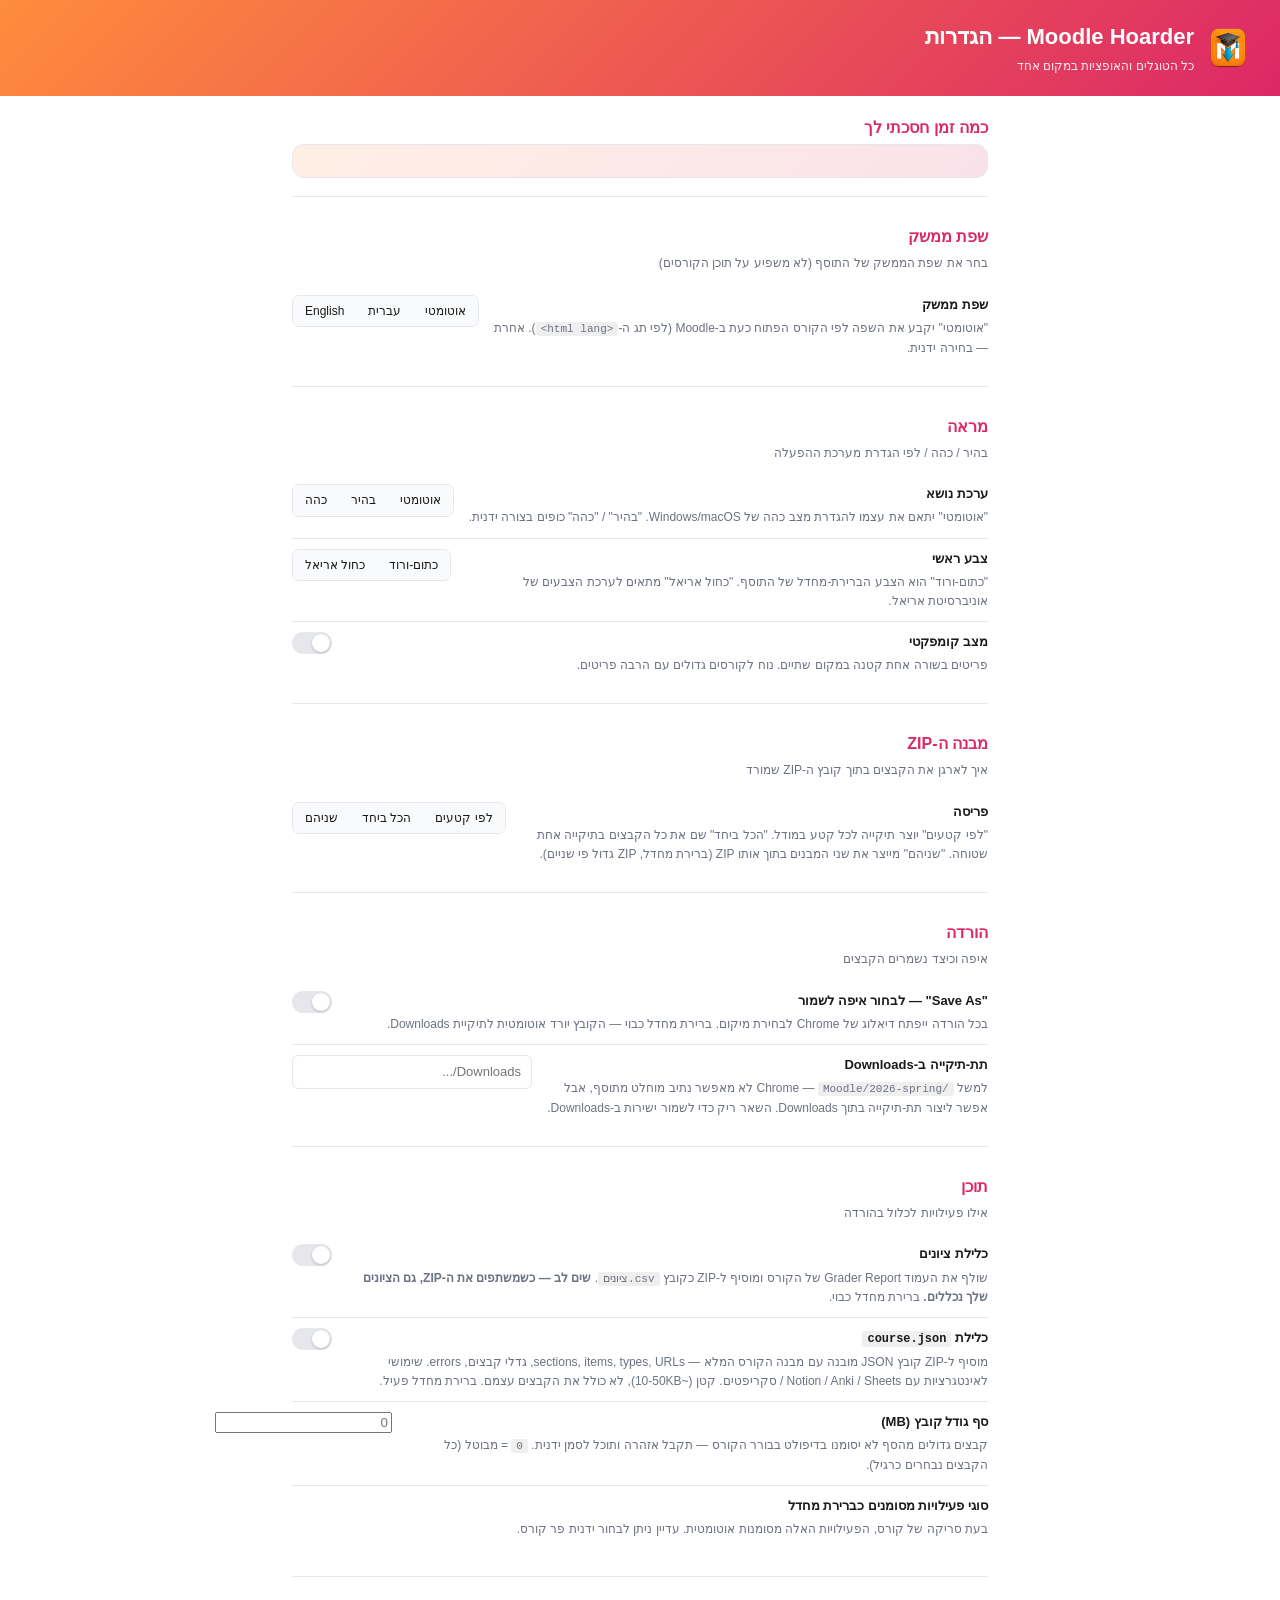
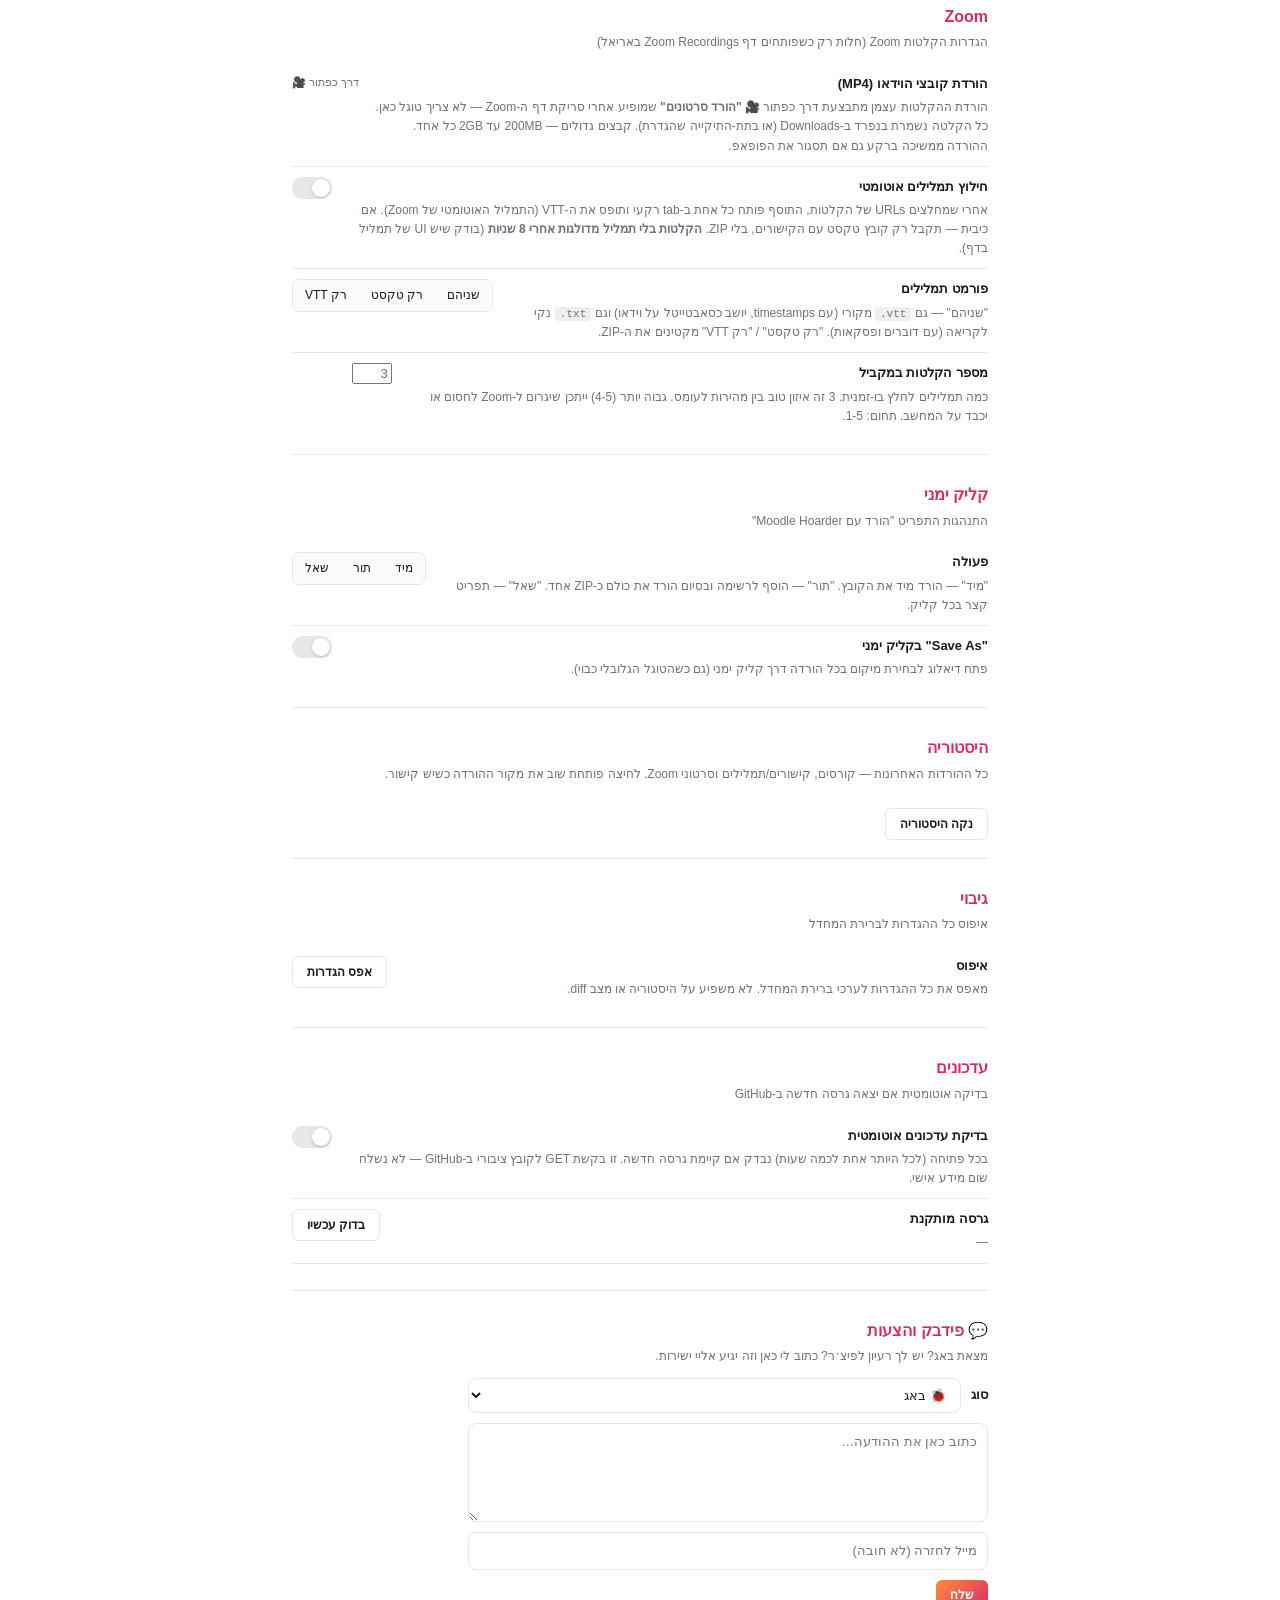
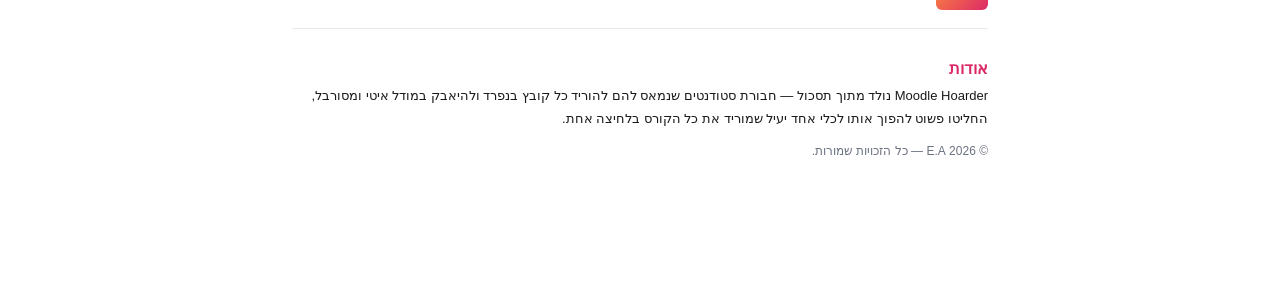
==== commit 18e30681: "v2.9.0: in-extension feedback form (emailed without exposing the address) Replace the GitHub Issues " ====
--- a/options.html
+++ b/options.html
@@ -329,6 +329,37 @@
   }
   .stats-card .sub { font-size: 13px; color: var(--fg); margin: 0 0 6px; }
   .stats-card .note { font-size: 11px; color: var(--muted); margin: 0; }
+  .donate-btn {
+    display: inline-block;
+    margin-top: 12px;
+    padding: 8px 16px;
+    background: #ffdd00;
+    color: #000;
+    font-weight: 700;
+    font-size: 13px;
+    border-radius: 8px;
+    text-decoration: none;
+  }
+  .donate-btn:hover { filter: brightness(0.95); }
+
+  /* Feedback form */
+  .fb-form { display: flex; flex-direction: column; gap: 10px; max-width: 520px; }
+  .fb-row { display: flex; align-items: center; gap: 10px; }
+  .fb-label { font-size: 13px; font-weight: 600; white-space: nowrap; }
+  .fb-form select, .fb-form textarea, .fb-form input[type="email"] {
+    font: inherit;
+    font-size: 13px;
+    padding: 8px 10px;
+    border: 1px solid var(--border);
+    border-radius: 8px;
+    background: var(--bg);
+    color: var(--fg);
+    width: 100%;
+  }
+  .fb-form textarea { resize: vertical; min-height: 80px; }
+  .fb-actions { display: flex; align-items: center; gap: 12px; }
+  .fb-status { font-size: 12px; color: var(--muted); }
+  .fb-status a { color: var(--accent); }
 
   /* Update banner (top of page) */
   .update-banner {
@@ -348,6 +379,8 @@
   .update-banner .ub-how { font-size: 12px; color: var(--muted); margin-bottom: 10px; }
   .update-banner .ub-actions { display: flex; gap: 8px; align-items: center; flex-wrap: wrap; }
   .update-banner .ub-actions a { font-size: 12px; color: var(--accent); }
+  .update-banner .ub-status { font-size: 12px; color: var(--fg); margin-top: 8px; }
+  .update-banner .ub-status:empty { display: none; }
 </style>
 </head>
 <body>
@@ -365,14 +398,18 @@
   <div class="ub-head" id="updateBannerHead"></div>
   <div class="ub-how" data-i18n-html="1" data-i18n="opt.updates.howto">כדי לעדכן: הרץ <code>update.bat</code> בתיקיית התוסף, ואז לחץ על אייקון ה-Reload בדף התוספים.</div>
   <div class="ub-actions">
-    <button class="action" id="updateOpenExt" data-i18n="opt.updates.openext">פתח דף תוספים</button>
+    <button class="action" id="updateRunNow" data-i18n="opt.updates.runnow">⬇️ עדכן עכשיו</button>
+    <button class="action" id="updateReloadNow" data-i18n="opt.updates.reloadnow">🔄 רענן עכשיו</button>
+    <button class="action secondary" id="updateOpenExt" data-i18n="opt.updates.openext">פתח דף תוספים</button>
     <a id="updateChangelog" href="https://github.com/eitanav/moodle-hoarder/blob/main/CHANGELOG.md" target="_blank" data-i18n="opt.updates.changelog">מה חדש</a>
   </div>
+  <div class="ub-status" id="updateBannerStatus"></div>
 </div>
 
 <section class="stats">
   <h2 data-i18n="opt.section.stats">כמה זמן חסכתי לך</h2>
   <div class="stats-card" id="statsCard"></div>
+  <a id="donateBtn" class="donate-btn" href="#" target="_blank" rel="noopener" style="display:none;" data-i18n="opt.about.donate">☕ קנה לי קפה / תודה</a>
 </section>
 
 <section>
@@ -615,6 +652,27 @@
     </div>
   </div>
   <div class="hint" id="updateCheckResult" style="margin-top:8px;"></div>
+</section>
+
+<section class="feedback">
+  <h2 data-i18n="opt.section.feedback">💬 פידבק והצעות</h2>
+  <p class="desc" data-i18n="opt.feedback.desc">מצאת באג? יש לך רעיון לפיצ׳ר? כתוב לי כאן וזה יגיע אליי ישירות.</p>
+  <div class="fb-form">
+    <div class="fb-row">
+      <label class="fb-label" for="feedbackType" data-i18n="opt.feedback.type.label">סוג</label>
+      <select id="feedbackType">
+        <option value="bug" data-i18n="opt.feedback.type.bug">🐞 באג</option>
+        <option value="feature" data-i18n="opt.feedback.type.feature">💡 הצעת פיצ׳ר</option>
+        <option value="other" data-i18n="opt.feedback.type.other">💬 אחר</option>
+      </select>
+    </div>
+    <textarea id="feedbackMessage" rows="4" data-i18n-attr="placeholder:opt.feedback.message.ph" placeholder="כתוב כאן את ההודעה…"></textarea>
+    <input type="email" id="feedbackContact" data-i18n-attr="placeholder:opt.feedback.contact.ph" placeholder="מייל לחזרה (לא חובה)">
+    <div class="fb-actions">
+      <button class="action" id="feedbackSend" data-i18n="opt.feedback.send">שלח</button>
+      <span class="fb-status" id="feedbackStatus"></span>
+    </div>
+  </div>
 </section>
 
 <section class="about">
@@ -625,7 +683,6 @@
     שמוריד את כל הקורס בלחיצה אחת.
   </p>
   <p class="about-copy" id="aboutCopy">© 2026 E.A — כל הזכויות שמורות.</p>
-  <p class="about-copy" style="margin-top:8px;"><a href="https://github.com/eitanav/moodle-hoarder/issues" target="_blank" style="color: var(--accent);" data-i18n="opt.about.feedback">דיווח על באג או הצעה לשיפור</a></p>
 </section>
 
 </main>
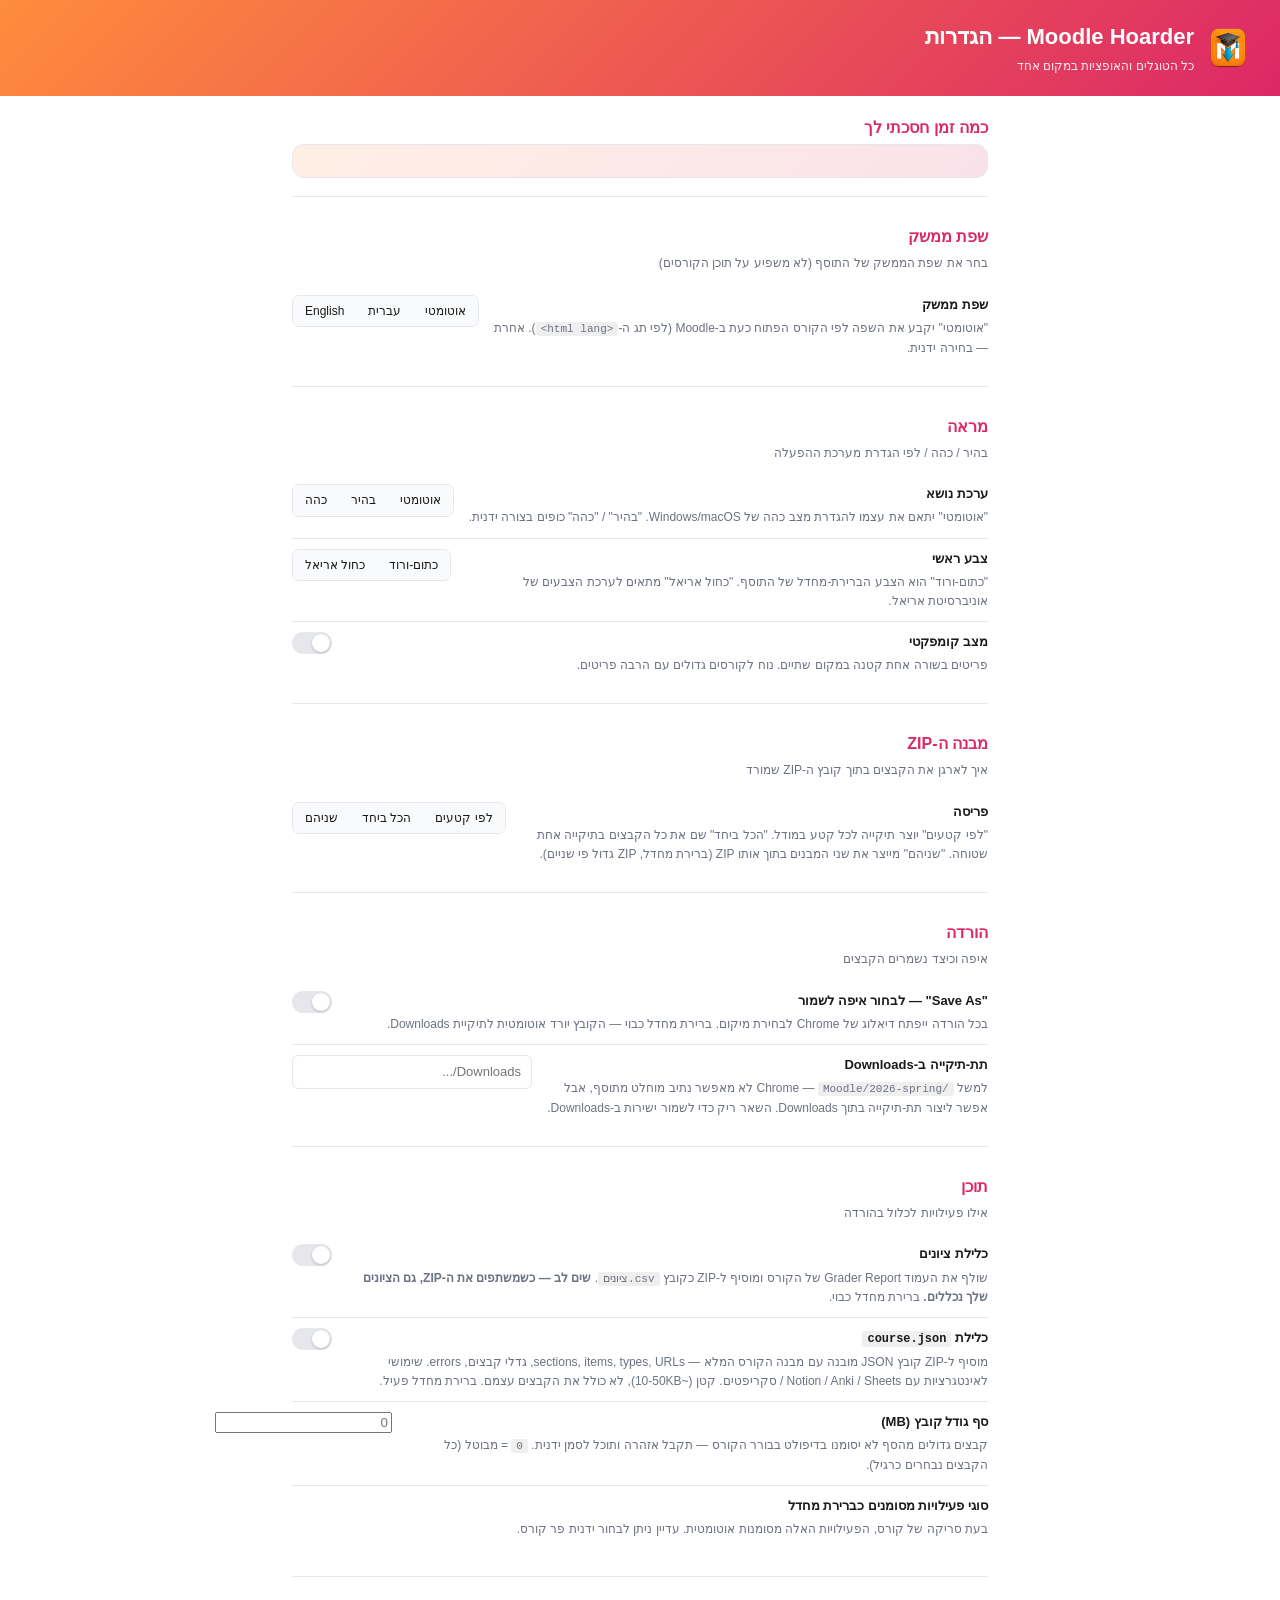
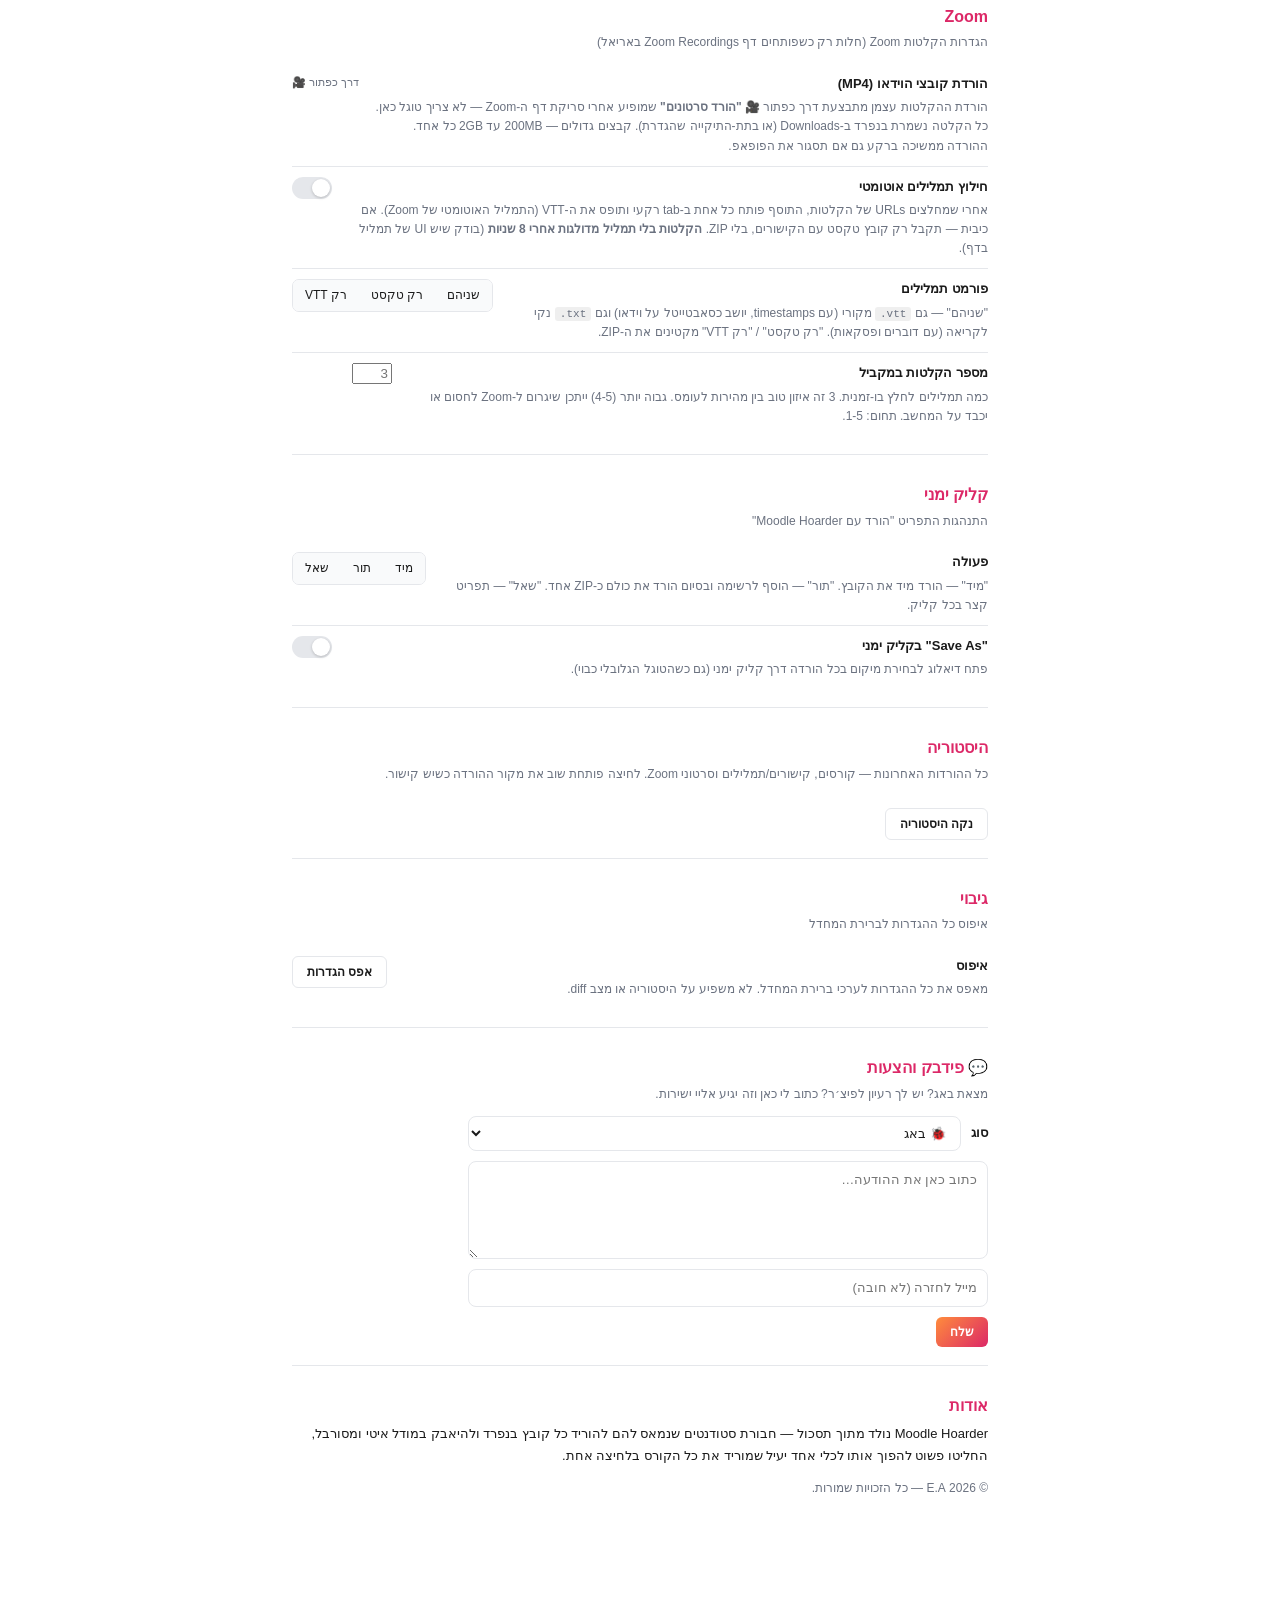
==== commit 1acbdd60: "store build: strip key/debugger/nativeMessaging + GitHub updater Chrome Web Store build on a dedicat" ====
--- a/options.html
+++ b/options.html
@@ -394,18 +394,6 @@
 
 <main>
 
-<div class="update-banner" id="updateBanner" style="display:none;">
-  <div class="ub-head" id="updateBannerHead"></div>
-  <div class="ub-how" data-i18n-html="1" data-i18n="opt.updates.howto">כדי לעדכן: הרץ <code>update.bat</code> בתיקיית התוסף, ואז לחץ על אייקון ה-Reload בדף התוספים.</div>
-  <div class="ub-actions">
-    <button class="action" id="updateRunNow" data-i18n="opt.updates.runnow">⬇️ עדכן עכשיו</button>
-    <button class="action" id="updateReloadNow" data-i18n="opt.updates.reloadnow">🔄 רענן עכשיו</button>
-    <button class="action secondary" id="updateOpenExt" data-i18n="opt.updates.openext">פתח דף תוספים</button>
-    <a id="updateChangelog" href="https://github.com/eitanav/moodle-hoarder/blob/main/CHANGELOG.md" target="_blank" data-i18n="opt.updates.changelog">מה חדש</a>
-  </div>
-  <div class="ub-status" id="updateBannerStatus"></div>
-</div>
-
 <section class="stats">
   <h2 data-i18n="opt.section.stats">כמה זמן חסכתי לך</h2>
   <div class="stats-card" id="statsCard"></div>
@@ -630,28 +618,6 @@
       <button class="action secondary" id="resetSettings" data-i18n="opt.reset.btn">אפס הגדרות</button>
     </div>
   </div>
-</section>
-
-<section>
-  <h2 data-i18n="opt.section.updates">עדכונים</h2>
-  <p class="desc" data-i18n="opt.updates.desc">בדיקה אוטומטית אם יצאה גרסה חדשה ב-GitHub</p>
-  <div class="row">
-    <div class="label">
-      <div class="name" data-i18n="opt.updates.check.name">בדיקת עדכונים אוטומטית</div>
-      <div class="hint" data-i18n="opt.updates.check.hint">בכל פתיחה (לכל היותר אחת לכמה שעות) נבדק אם קיימת גרסה חדשה. זו בקשת GET לקובץ ציבורי ב-GitHub — לא נשלח שום מידע אישי.</div>
-    </div>
-    <div class="control"><input type="checkbox" class="toggle" data-setting="checkUpdates"></div>
-  </div>
-  <div class="row">
-    <div class="label">
-      <div class="name" data-i18n="opt.updates.current">גרסה מותקנת</div>
-      <div class="hint"><span id="currentVersion">—</span></div>
-    </div>
-    <div class="control">
-      <button class="action secondary" id="checkUpdateNow" data-i18n="opt.updates.checknow">בדוק עכשיו</button>
-    </div>
-  </div>
-  <div class="hint" id="updateCheckResult" style="margin-top:8px;"></div>
 </section>
 
 <section class="feedback">
